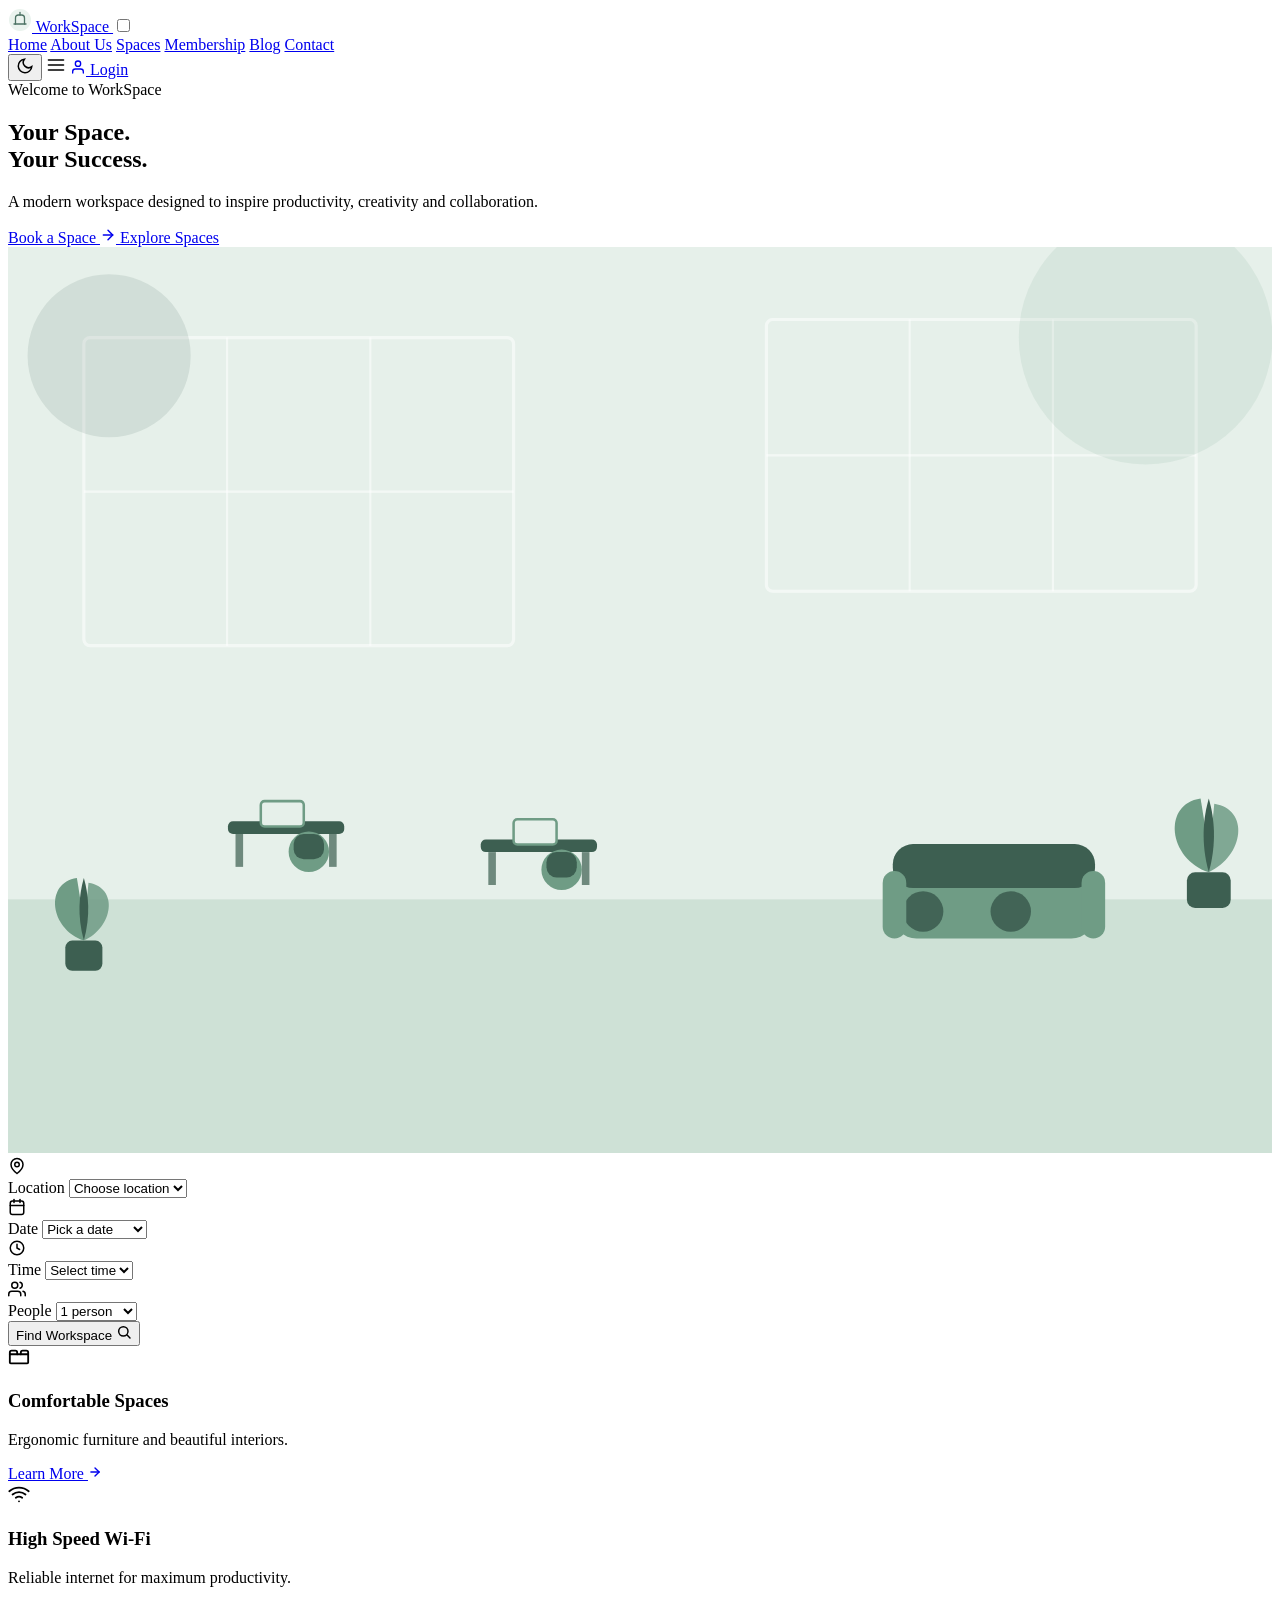
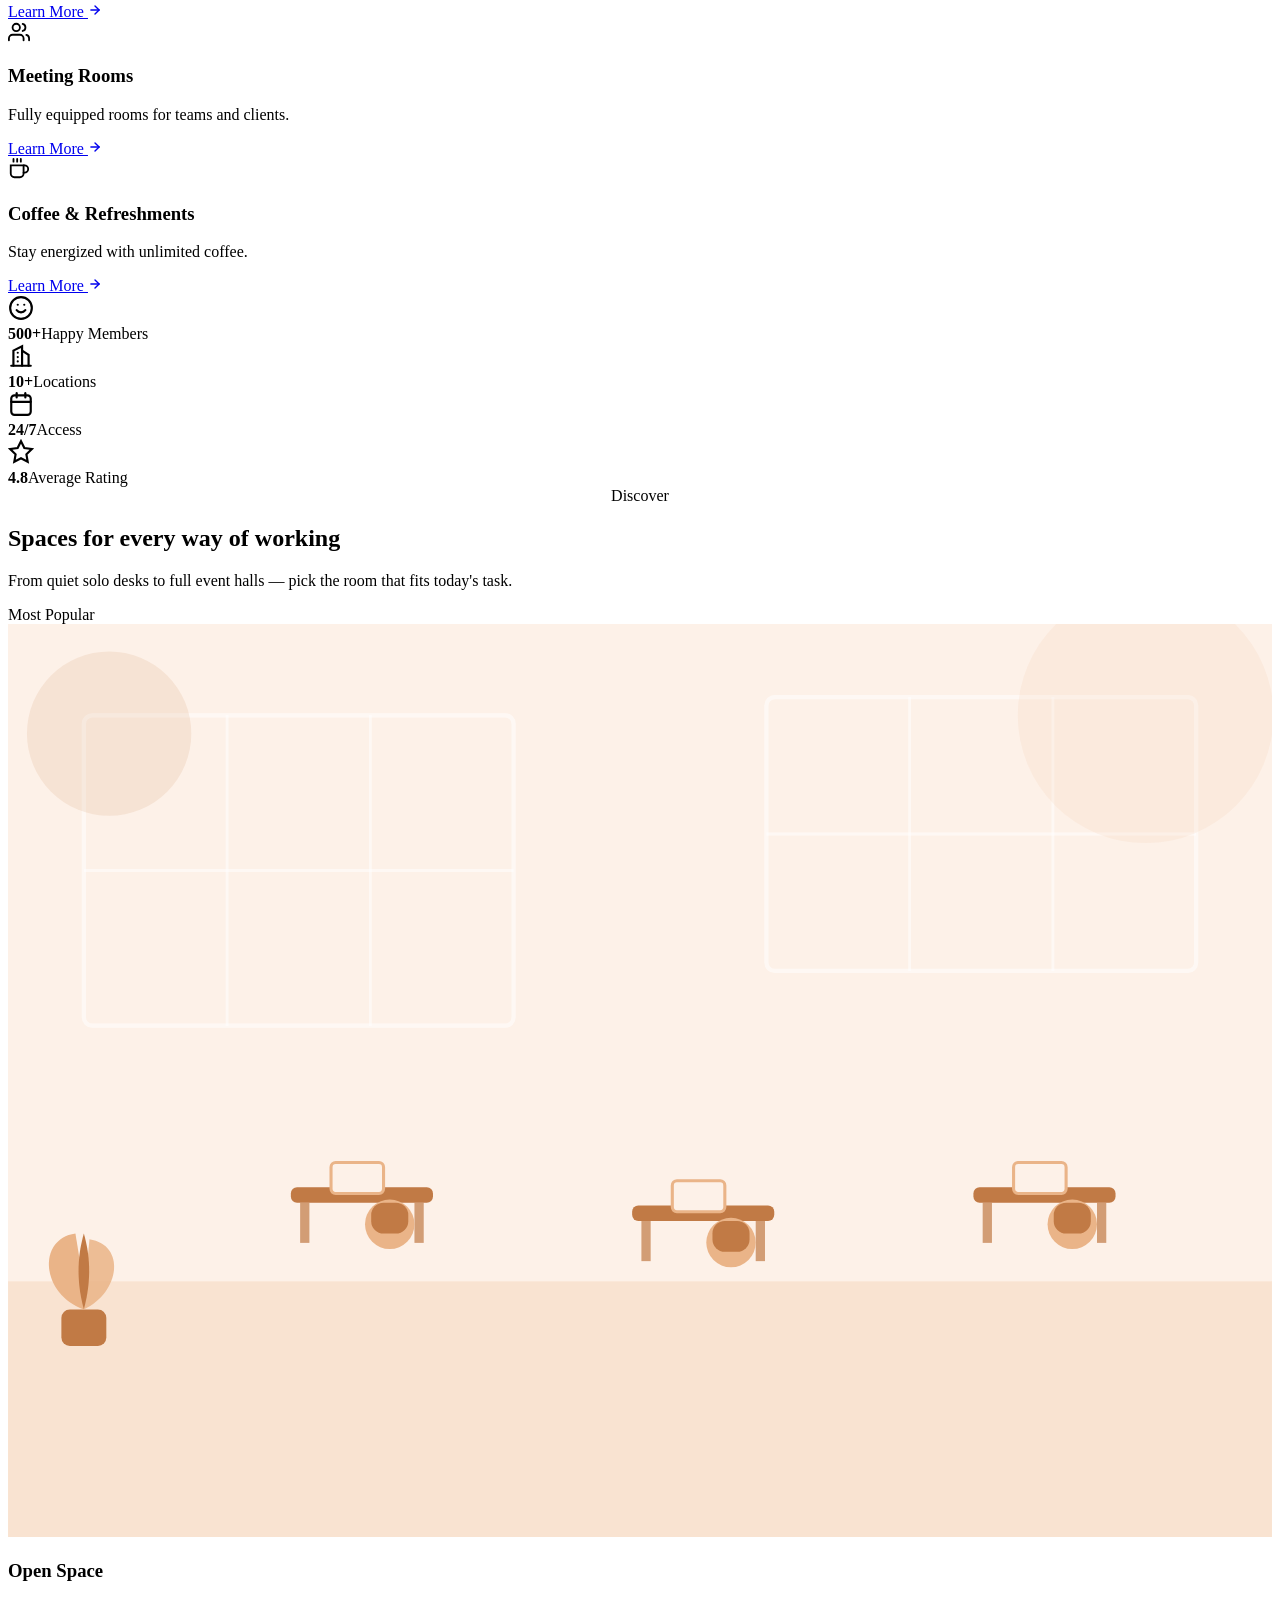
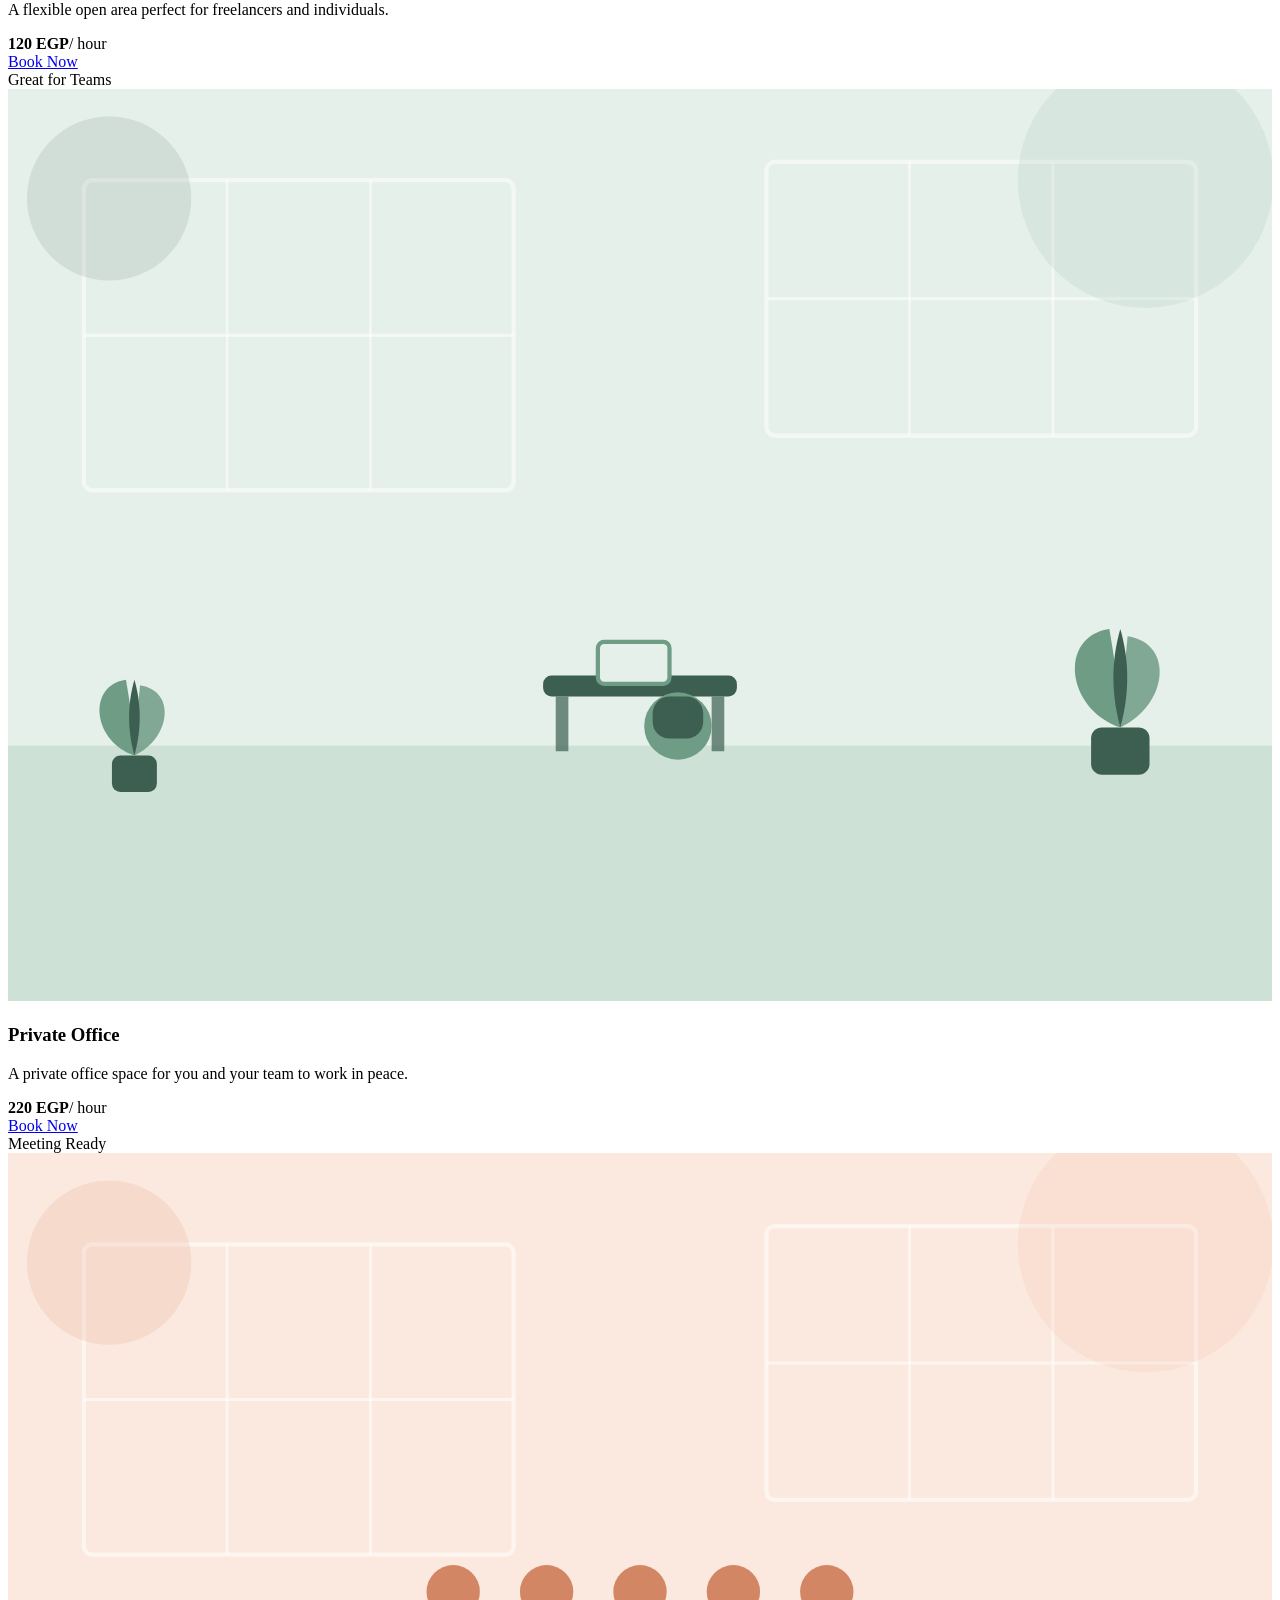
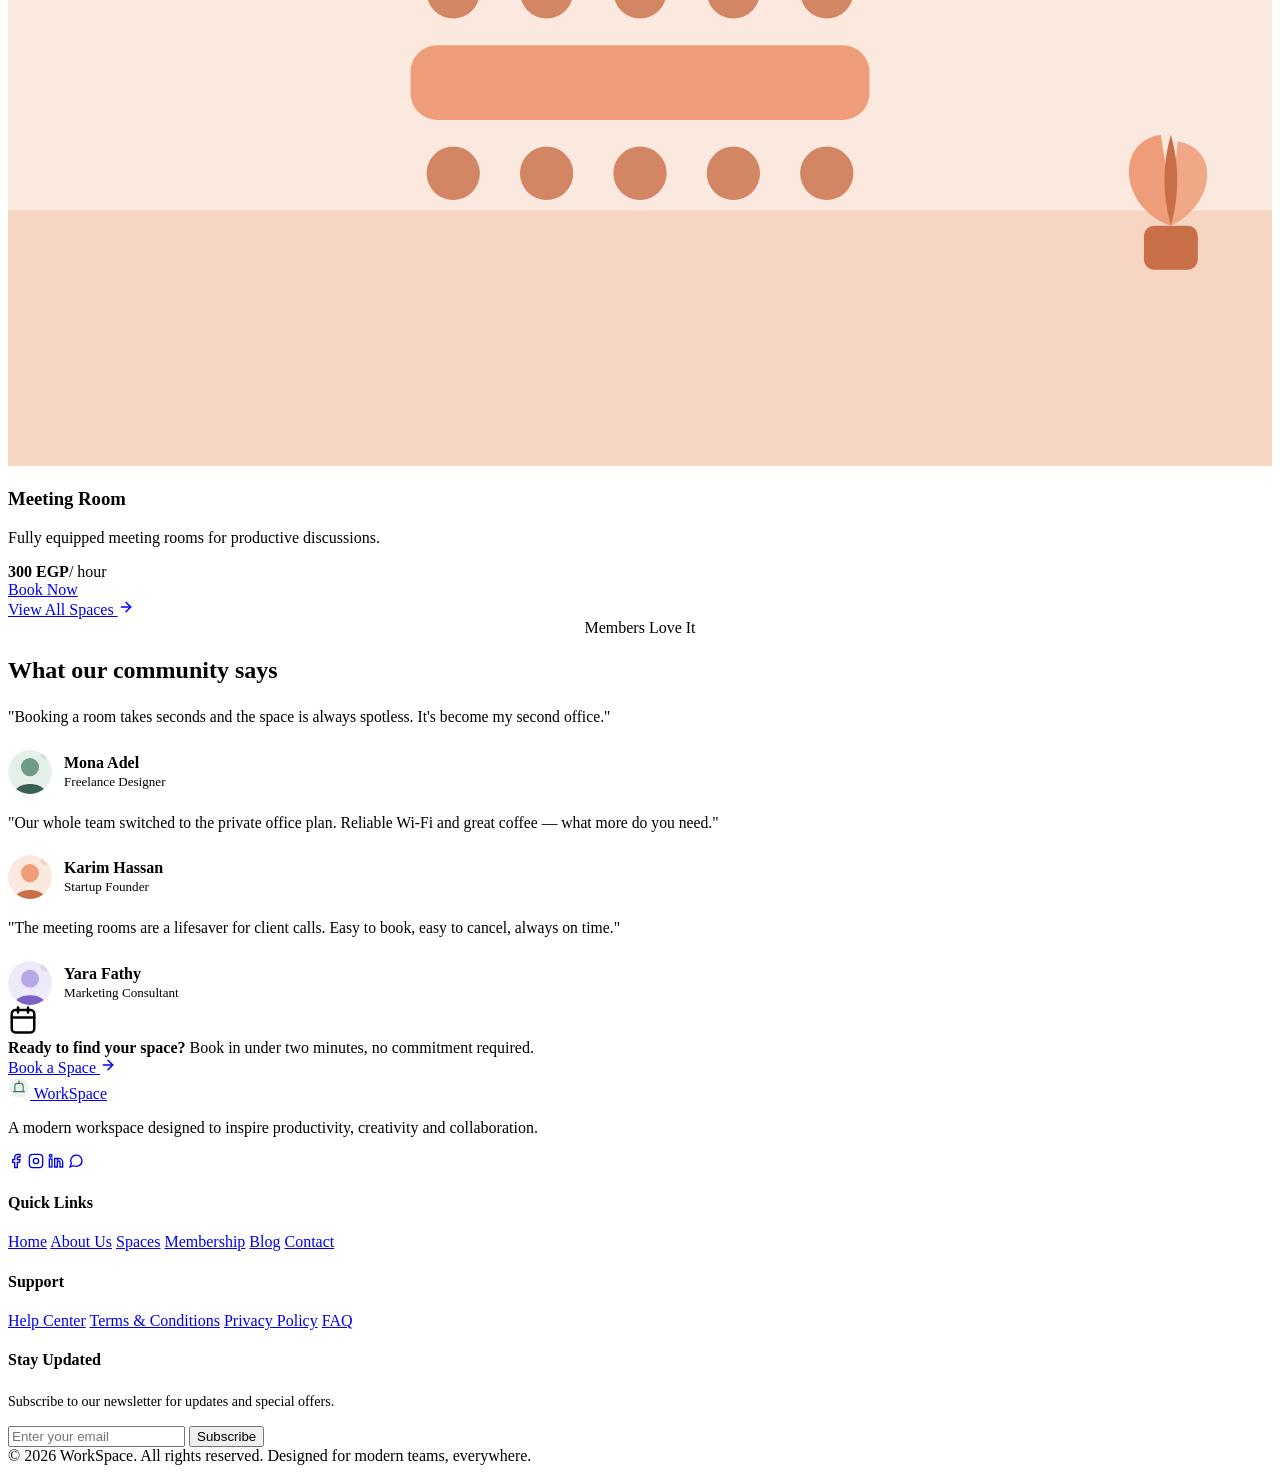
==== index.html @ dd04b014 "Add files via upload" ====
<!doctype html>
<html lang="en">
<head>
<meta charset="UTF-8">
<meta name="viewport" content="width=device-width, initial-scale=1.0">
<title>WorkSpace — Your Space. Your Success.</title>
<meta name="description" content="A modern coworking workspace designed to inspire productivity, creativity and collaboration.">
<link rel="icon" href="images/logo.svg">
<link rel="stylesheet" href="css/index.css">
</head>
<body>

<div class="page-frame">
<div class="canvas">

  <!-- ============================= HEADER ============================= -->
  <header class="site-header">
    <a href="index.html" class="brand">
      <span class="brand-mark"><img src="images/logo.svg" alt="" width="24" height="24"></span>
      WorkSpace
    </a>
    <input type="checkbox" id="nav-toggle-index" class="nav-toggle-checkbox">
    <nav class="main-nav" aria-label="Primary">
      <a href="index.html" class="active">Home</a>
      <a href="about.html">About Us</a>
      <a href="../../spaces/spaces.html">Spaces</a>
      <a href="membership.html">Membership</a>
      <a href="blog.html">Blog</a>
      <a href="../../contact/contact.html">Contact</a>
    </nav>
    <div class="header-actions">
      <button class="icon-btn theme-toggle" aria-label="Toggle dark mode">
        <svg width="18" height="18" viewBox="0 0 24 24" fill="none" stroke="currentColor" stroke-width="2" stroke-linecap="round"><path d="M21 12.8A9 9 0 1 1 11.2 3 7 7 0 0 0 21 12.8Z"/></svg>
      </button>
      <label for="nav-toggle-index" class="nav-toggle" aria-label="Open menu">
        <svg width="20" height="20" viewBox="0 0 24 24" fill="none" stroke="currentColor" stroke-width="2" stroke-linecap="round"><line x1="3" y1="6" x2="21" y2="6"/><line x1="3" y1="12" x2="21" y2="12"/><line x1="3" y1="18" x2="21" y2="18"/></svg>
      </label>
      <a href="contact.html" class="btn btn-primary">
        <svg width="16" height="16" viewBox="0 0 24 24" fill="none" stroke="currentColor" stroke-width="2" stroke-linecap="round"><path d="M20 21v-2a4 4 0 0 0-4-4H8a4 4 0 0 0-4 4v2"/><circle cx="12" cy="7" r="4"/></svg>
        Login
      </a>
    </div>
  </header>

  <!-- ============================= HERO ============================= -->
  <section class="hero">
    <div class="hero-grid">
      <div class="hero-copy">
        <span class="eyebrow">Welcome to WorkSpace</span>
        <h1>Your Space.<br>Your <span class="accent">Success.</span></h1>
        <p class="lead">A modern workspace designed to inspire productivity, creativity and collaboration.</p>
        <div class="hero-cta">
          <a href="booking.html" class="btn btn-primary btn-lg">
            Book a Space
            <svg width="16" height="16" viewBox="0 0 24 24" fill="none" stroke="currentColor" stroke-width="2.2" stroke-linecap="round"><line x1="5" y1="12" x2="19" y2="12"/><polyline points="12 5 19 12 12 19"/></svg>
          </a>
          <a href="spaces.html" class="btn btn-outline btn-lg">Explore Spaces</a>
        </div>
      </div>
      <div class="hero-media">
        <img src="images/hero-workspace.svg" alt="Bright, plant-filled coworking lounge with sage green sofas and private desks">
      </div>
    </div>

    <!-- Finder bar -->
    <form class="finder" aria-label="Find a workspace">
      <div class="finder-field">
        <span class="finder-icon sage">
          <svg width="18" height="18" viewBox="0 0 24 24" fill="none" stroke="currentColor" stroke-width="2" stroke-linecap="round"><path d="M20 10c0 6-8 12-8 12s-8-6-8-12a8 8 0 0 1 16 0Z"/><circle cx="12" cy="10" r="3"/></svg>
        </span>
        <div class="finder-text">
          <label for="f-location">Location</label>
          <select id="f-location" class="finder-select">
            <option>Choose location</option>
            <option>Downtown</option>
            <option>Mohandessin</option>
            <option>Nasr City</option>
            <option>Zamalek</option>
          </select>
        </div>
      </div>
      <div class="finder-field">
        <span class="finder-icon coral">
          <svg width="18" height="18" viewBox="0 0 24 24" fill="none" stroke="currentColor" stroke-width="2" stroke-linecap="round"><rect x="3" y="4" width="18" height="18" rx="3"/><line x1="16" y1="2" x2="16" y2="6"/><line x1="8" y1="2" x2="8" y2="6"/><line x1="3" y1="10" x2="21" y2="10"/></svg>
        </span>
        <div class="finder-text">
          <label for="f-date">Date</label>
          <select id="f-date" class="finder-select">
            <option>Pick a date</option>
            <option>Today</option>
            <option>Tomorrow</option>
            <option>This weekend</option>
          </select>
        </div>
      </div>
      <div class="finder-field">
        <span class="finder-icon sage">
          <svg width="18" height="18" viewBox="0 0 24 24" fill="none" stroke="currentColor" stroke-width="2" stroke-linecap="round"><circle cx="12" cy="12" r="9"/><polyline points="12 7 12 12 15.5 14"/></svg>
        </span>
        <div class="finder-text">
          <label for="f-time">Time</label>
          <select id="f-time" class="finder-select">
            <option>Select time</option>
            <option>9:00 AM</option>
            <option>12:00 PM</option>
            <option>3:00 PM</option>
          </select>
        </div>
      </div>
      <div class="finder-field">
        <span class="finder-icon purple">
          <svg width="18" height="18" viewBox="0 0 24 24" fill="none" stroke="currentColor" stroke-width="2" stroke-linecap="round"><path d="M17 21v-2a4 4 0 0 0-4-4H5a4 4 0 0 0-4 4v2"/><circle cx="9" cy="7" r="4"/><path d="M23 21v-2a4 4 0 0 0-3-3.87"/><path d="M16 3.13a4 4 0 0 1 0 7.75"/></svg>
        </span>
        <div class="finder-text">
          <label for="f-people">People</label>
          <select id="f-people" class="finder-select">
            <option>1 person</option>
            <option>2 people</option>
            <option>4 people</option>
            <option>8+ people</option>
          </select>
        </div>
      </div>
      <button type="button" class="btn btn-primary finder-btn">
        Find Workspace
        <svg width="16" height="16" viewBox="0 0 24 24" fill="none" stroke="currentColor" stroke-width="2.2" stroke-linecap="round"><circle cx="11" cy="11" r="7"/><line x1="21" y1="21" x2="16.65" y2="16.65"/></svg>
      </button>
    </form>
  </section>

  <!-- ============================= FEATURES ============================= -->
  <section class="features">
    <div class="feature-card c-sage">
      <span class="feature-icon"><svg width="22" height="22" viewBox="0 0 24 24" fill="none" stroke="currentColor" stroke-width="2" stroke-linecap="round"><path d="M2 9v9a1 1 0 0 0 1 1h18a1 1 0 0 0 1-1V9"/><path d="M2 9V7a2 2 0 0 1 2-2h4a2 2 0 0 1 2 2v2M14 9V7a2 2 0 0 1 2-2h4a2 2 0 0 1 2 2v2"/><path d="M2 9h20"/></svg></span>
      <h3>Comfortable Spaces</h3>
      <p>Ergonomic furniture and beautiful interiors.</p>
      <a href="spaces.html" class="feature-link">Learn More
        <svg width="14" height="14" viewBox="0 0 24 24" fill="none" stroke="currentColor" stroke-width="2.4" stroke-linecap="round"><line x1="5" y1="12" x2="19" y2="12"/><polyline points="12 5 19 12 12 19"/></svg>
      </a>
    </div>

    <div class="feature-card c-coral">
      <span class="feature-icon"><svg width="22" height="22" viewBox="0 0 24 24" fill="none" stroke="currentColor" stroke-width="2" stroke-linecap="round"><path d="M5 12.55a11 11 0 0 1 14.08 0"/><path d="M1.42 9a16 16 0 0 1 21.16 0"/><path d="M8.53 16.11a6 6 0 0 1 6.95 0"/><line x1="12" y1="20" x2="12.01" y2="20"/></svg></span>
      <h3>High Speed Wi-Fi</h3>
      <p>Reliable internet for maximum productivity.</p>
      <a href="spaces.html" class="feature-link">Learn More
        <svg width="14" height="14" viewBox="0 0 24 24" fill="none" stroke="currentColor" stroke-width="2.4" stroke-linecap="round"><line x1="5" y1="12" x2="19" y2="12"/><polyline points="12 5 19 12 12 19"/></svg>
      </a>
    </div>

    <div class="feature-card c-mint">
      <span class="feature-icon"><svg width="22" height="22" viewBox="0 0 24 24" fill="none" stroke="currentColor" stroke-width="2" stroke-linecap="round"><path d="M17 21v-2a4 4 0 0 0-4-4H5a4 4 0 0 0-4 4v2"/><circle cx="9" cy="7" r="4"/><path d="M23 21v-2a4 4 0 0 0-3-3.87"/><path d="M16 3.13a4 4 0 0 1 0 7.75"/></svg></span>
      <h3>Meeting Rooms</h3>
      <p>Fully equipped rooms for teams and clients.</p>
      <a href="spaces.html" class="feature-link">Learn More
        <svg width="14" height="14" viewBox="0 0 24 24" fill="none" stroke="currentColor" stroke-width="2.4" stroke-linecap="round"><line x1="5" y1="12" x2="19" y2="12"/><polyline points="12 5 19 12 12 19"/></svg>
      </a>
    </div>

    <div class="feature-card c-purple">
      <span class="feature-icon"><svg width="22" height="22" viewBox="0 0 24 24" fill="none" stroke="currentColor" stroke-width="2" stroke-linecap="round"><path d="M17 8h1a4 4 0 1 1 0 8h-1"/><path d="M3 8h14v9a4 4 0 0 1-4 4H7a4 4 0 0 1-4-4V8Z"/><line x1="6" y1="1" x2="6" y2="4"/><line x1="10" y1="1" x2="10" y2="4"/><line x1="14" y1="1" x2="14" y2="4"/></svg></span>
      <h3>Coffee &amp; Refreshments</h3>
      <p>Stay energized with unlimited coffee.</p>
      <a href="spaces.html" class="feature-link">Learn More
        <svg width="14" height="14" viewBox="0 0 24 24" fill="none" stroke="currentColor" stroke-width="2.4" stroke-linecap="round"><line x1="5" y1="12" x2="19" y2="12"/><polyline points="12 5 19 12 12 19"/></svg>
      </a>
    </div>
  </section>

  <!-- ============================= STATS ============================= -->
  <div class="stats">
    <div class="stat">
      <span class="stat-icon"><svg width="26" height="26" viewBox="0 0 24 24" fill="none" stroke="currentColor" stroke-width="2" stroke-linecap="round"><circle cx="12" cy="12" r="10"/><path d="M8 14s1.5 2 4 2 4-2 4-2"/><line x1="9" y1="9" x2="9.01" y2="9"/><line x1="15" y1="9" x2="15.01" y2="9"/></svg></span>
      <div><b>500+</b><span>Happy Members</span></div>
    </div>
    <div class="stat">
      <span class="stat-icon"><svg width="26" height="26" viewBox="0 0 24 24" fill="none" stroke="currentColor" stroke-width="2" stroke-linecap="round"><path d="M3 21h18"/><path d="M5 21V7l8-4v18"/><path d="M19 21V11l-6-4"/><line x1="9" y1="9" x2="9.01" y2="9"/><line x1="9" y1="13" x2="9.01" y2="13"/><line x1="9" y1="17" x2="9.01" y2="17"/></svg></span>
      <div><b>10+</b><span>Locations</span></div>
    </div>
    <div class="stat">
      <span class="stat-icon"><svg width="26" height="26" viewBox="0 0 24 24" fill="none" stroke="currentColor" stroke-width="2" stroke-linecap="round"><rect x="3" y="4" width="18" height="18" rx="3"/><line x1="16" y1="2" x2="16" y2="6"/><line x1="8" y1="2" x2="8" y2="6"/><line x1="3" y1="10" x2="21" y2="10"/></svg></span>
      <div><b>24/7</b><span>Access</span></div>
    </div>
    <div class="stat">
      <span class="stat-icon"><svg width="26" height="26" viewBox="0 0 24 24" fill="none" stroke="currentColor" stroke-width="2" stroke-linecap="round"><polygon points="12 2 15.09 8.26 22 9.27 17 14.14 18.18 21.02 12 17.77 5.82 21.02 7 14.14 2 9.27 8.91 8.26 12 2"/></svg></span>
      <div><b>4.8</b><span>Average Rating</span></div>
    </div>
  </div>

  <!-- ===================== FEATURED SPACES PREVIEW ===================== -->
  <section class="section section-alt">
    <div class="section-head">
      <span class="eyebrow" style="justify-content:center;display:flex;">Discover</span>
      <h2>Spaces for every way of working</h2>
      <p>From quiet solo desks to full event halls — pick the room that fits today's task.</p>
    </div>
    <div class="space-grid" style="padding:0 0;">
      <div class="space-card">
        <div class="space-thumb">
          <span class="badge">Most Popular</span>
          <img src="images/room-open.svg" alt="Open desk area with shared tables">
        </div>
        <div class="space-body">
          <h3>Open Space</h3>
          <p>A flexible open area perfect for freelancers and individuals.</p>
          <div class="space-foot">
            <div class="space-price"><b>120 EGP</b><span>/ hour</span></div>
            <a href="booking.html" class="btn btn-outline">Book Now</a>
          </div>
        </div>
      </div>
      <div class="space-card">
        <div class="space-thumb">
          <span class="badge">Great for Teams</span>
          <img src="images/room-private.svg" alt="Private office with desk for a small team">
        </div>
        <div class="space-body">
          <h3>Private Office</h3>
          <p>A private office space for you and your team to work in peace.</p>
          <div class="space-foot">
            <div class="space-price"><b>220 EGP</b><span>/ hour</span></div>
            <a href="booking.html" class="btn btn-outline">Book Now</a>
          </div>
        </div>
      </div>
      <div class="space-card">
        <div class="space-thumb">
          <span class="badge">Meeting Ready</span>
          <img src="images/room-meeting.svg" alt="Meeting room with a long table and chairs">
        </div>
        <div class="space-body">
          <h3>Meeting Room</h3>
          <p>Fully equipped meeting rooms for productive discussions.</p>
          <div class="space-foot">
            <div class="space-price"><b>300 EGP</b><span>/ hour</span></div>
            <a href="booking.html" class="btn btn-outline">Book Now</a>
          </div>
        </div>
      </div>
    </div>
    <div class="load-more-wrap">
      <a href="spaces.html" class="btn btn-primary">View All Spaces
        <svg width="16" height="16" viewBox="0 0 24 24" fill="none" stroke="currentColor" stroke-width="2.2" stroke-linecap="round"><line x1="5" y1="12" x2="19" y2="12"/><polyline points="12 5 19 12 12 19"/></svg>
      </a>
    </div>
  </section>

  <!-- ============================= TESTIMONIALS ============================= -->
  <section class="section">
    <div class="section-head">
      <span class="eyebrow" style="justify-content:center;display:flex;">Members Love It</span>
      <h2>What our community says</h2>
    </div>
    <div class="value-grid" style="padding:0;">
      <div class="value-card">
        <p style="font-size:.98rem;color:var(--ink-700);line-height:1.65;">"Booking a room takes seconds and the space is always spotless. It's become my second office."</p>
        <div style="display:flex;align-items:center;gap:12px;margin-top:20px;">
          <img src="images/team-1.svg" alt="" style="width:44px;height:44px;border-radius:50%;object-fit:cover;">
          <div><b style="font-weight:700;display:block;">Mona Adel</b><span style="font-size:.82rem;color:var(--ink-500);">Freelance Designer</span></div>
        </div>
      </div>
      <div class="value-card">
        <p style="font-size:.98rem;color:var(--ink-700);line-height:1.65;">"Our whole team switched to the private office plan. Reliable Wi-Fi and great coffee — what more do you need."</p>
        <div style="display:flex;align-items:center;gap:12px;margin-top:20px;">
          <img src="images/team-2.svg" alt="" style="width:44px;height:44px;border-radius:50%;object-fit:cover;">
          <div><b style="font-weight:700;display:block;">Karim Hassan</b><span style="font-size:.82rem;color:var(--ink-500);">Startup Founder</span></div>
        </div>
      </div>
      <div class="value-card">
        <p style="font-size:.98rem;color:var(--ink-700);line-height:1.65;">"The meeting rooms are a lifesaver for client calls. Easy to book, easy to cancel, always on time."</p>
        <div style="display:flex;align-items:center;gap:12px;margin-top:20px;">
          <img src="images/team-3.svg" alt="" style="width:44px;height:44px;border-radius:50%;object-fit:cover;">
          <div><b style="font-weight:700;display:block;">Yara Fathy</b><span style="font-size:.82rem;color:var(--ink-500);">Marketing Consultant</span></div>
        </div>
      </div>
    </div>
  </section>

  <!-- ============================= CTA ============================= -->
  <div class="cta-banner">
    <div class="cta-banner-left">
      <span class="ti-icon"><svg width="30" height="30" viewBox="0 0 24 24" fill="none" stroke="currentColor" stroke-width="2" stroke-linecap="round"><rect x="3" y="4" width="18" height="18" rx="3"/><line x1="16" y1="2" x2="16" y2="6"/><line x1="8" y1="2" x2="8" y2="6"/><line x1="3" y1="10" x2="21" y2="10"/></svg></span>
      <div>
        <b>Ready to find your space?</b>
        <span>Book in under two minutes, no commitment required.</span>
      </div>
    </div>
    <a href="booking.html" class="btn btn-primary">Book a Space
      <svg width="16" height="16" viewBox="0 0 24 24" fill="none" stroke="currentColor" stroke-width="2.2" stroke-linecap="round"><line x1="5" y1="12" x2="19" y2="12"/><polyline points="12 5 19 12 12 19"/></svg>
    </a>
  </div>

  <!-- ============================= FOOTER ============================= -->
  <footer class="site-footer">
    <div class="footer-grid">
      <div class="footer-brand">
        <a href="index.html" class="brand">
          <span class="brand-mark"><img src="images/logo.svg" alt="" width="22" height="22"></span>
          WorkSpace
        </a>
        <p>A modern workspace designed to inspire productivity, creativity and collaboration.</p>
        <div class="social-row">
          <a href="#" aria-label="Facebook"><svg width="16" height="16" viewBox="0 0 24 24" fill="none" stroke="currentColor" stroke-width="2"><path d="M18 2h-3a5 5 0 0 0-5 5v3H7v4h3v8h4v-8h3l1-4h-4V7a1 1 0 0 1 1-1h3z"/></svg></a>
          <a href="#" aria-label="Instagram"><svg width="16" height="16" viewBox="0 0 24 24" fill="none" stroke="currentColor" stroke-width="2"><rect x="2" y="2" width="20" height="20" rx="5"/><circle cx="12" cy="12" r="4"/><line x1="17.5" y1="6.5" x2="17.5" y2="6.5"/></svg></a>
          <a href="#" aria-label="LinkedIn"><svg width="16" height="16" viewBox="0 0 24 24" fill="none" stroke="currentColor" stroke-width="2"><path d="M16 8a6 6 0 0 1 6 6v7h-4v-7a2 2 0 0 0-4 0v7h-4V8h4v1.5A5 5 0 0 1 16 8Z"/><rect x="2" y="9" width="4" height="12"/><circle cx="4" cy="4" r="2"/></svg></a>
          <a href="#" aria-label="WhatsApp"><svg width="16" height="16" viewBox="0 0 24 24" fill="none" stroke="currentColor" stroke-width="2"><path d="M21 11.5a8.5 8.5 0 0 1-12.4 7.6L3 21l2-5.4A8.5 8.5 0 1 1 21 11.5Z"/></svg></a>
        </div>
      </div>
      <div class="footer-col">
        <h4>Quick Links</h4>
        <a href="index.html">Home</a>
        <a href="about.html">About Us</a>
        <a href="spaces.html">Spaces</a>
        <a href="membership.html">Membership</a>
        <a href="blog.html">Blog</a>
        <a href="contact.html">Contact</a>
      </div>
      <div class="footer-col">
        <h4>Support</h4>
        <a href="#">Help Center</a>
        <a href="#">Terms &amp; Conditions</a>
        <a href="#">Privacy Policy</a>
        <a href="#">FAQ</a>
      </div>
      <div class="footer-col">
        <h4>Stay Updated</h4>
        <p style="color:var(--ink-500);font-size:.88rem;line-height:1.5;">Subscribe to our newsletter for updates and special offers.</p>
        <form class="newsletter-form">
          <input type="email" placeholder="Enter your email" required aria-label="Email address">
          <button type="button" class="btn btn-primary">Subscribe</button>
        </form>
      </div>
    </div>
    <div class="footer-bottom">
      <span>© <span>2026</span> WorkSpace. All rights reserved.</span>
      <span>Designed for modern teams, everywhere.</span>
    </div>
  </footer>

</div>
</div>

</body>
</html>
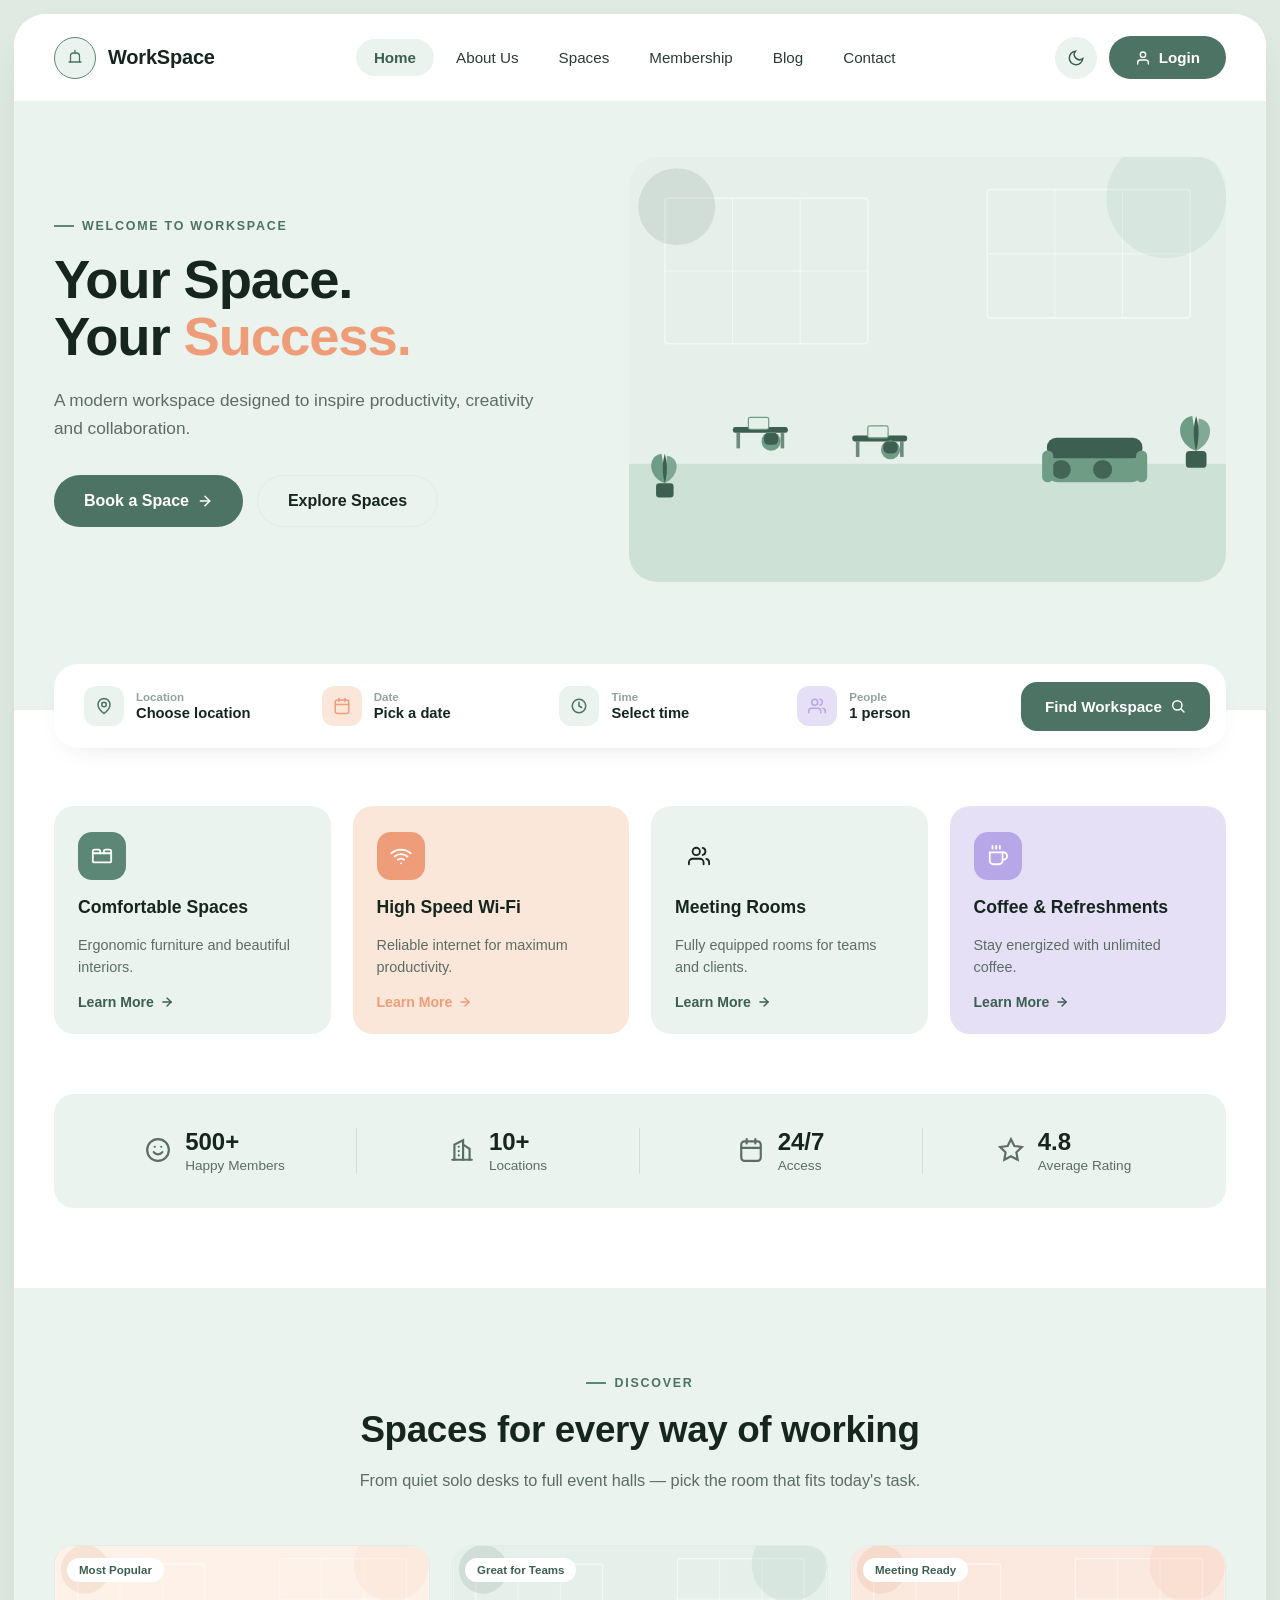
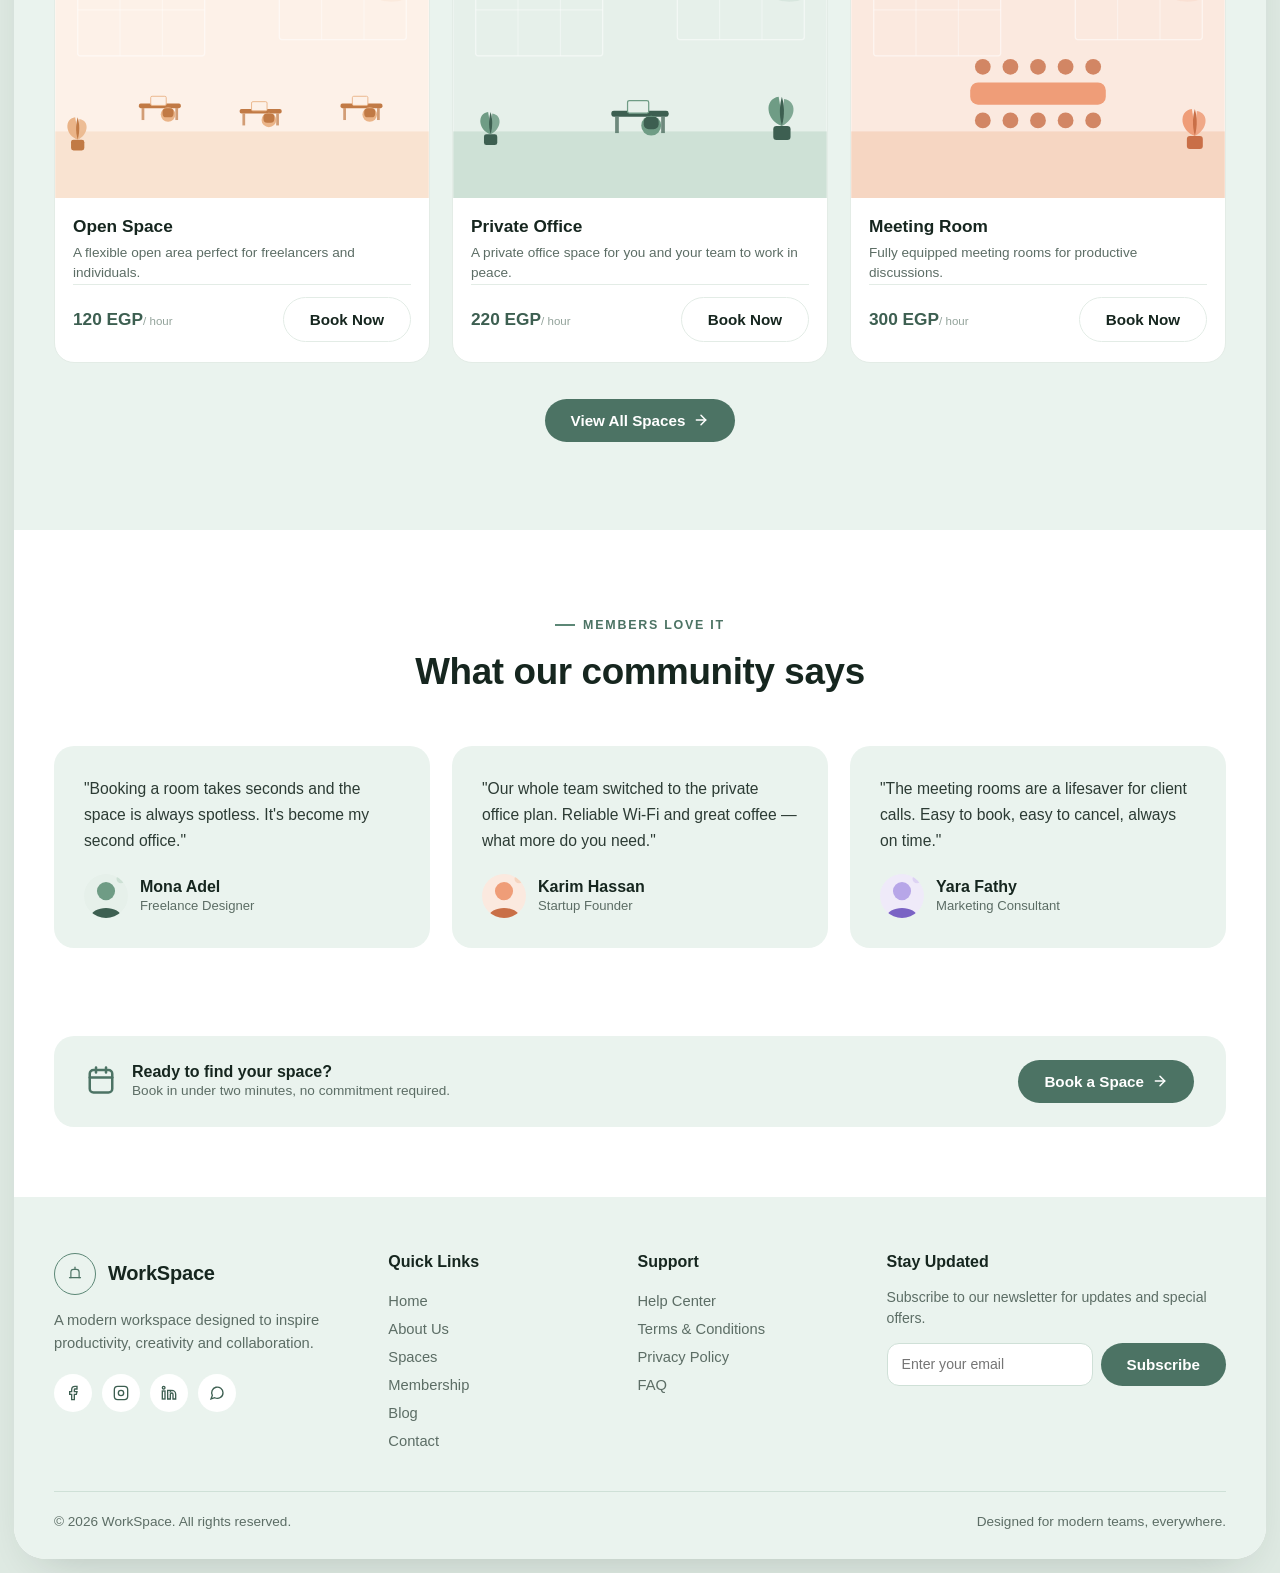
==== commit 7bb74ba4: "Update index.html" ====
--- a/index.html
+++ b/index.html
@@ -6,7 +6,7 @@
 <title>WorkSpace — Your Space. Your Success.</title>
 <meta name="description" content="A modern coworking workspace designed to inspire productivity, creativity and collaboration.">
 <link rel="icon" href="images/logo.svg">
-<link rel="stylesheet" href="css/index.css">
+<link rel="stylesheet" href="index.css">
 </head>
 <body>
 
@@ -23,10 +23,10 @@
     <nav class="main-nav" aria-label="Primary">
       <a href="index.html" class="active">Home</a>
       <a href="about.html">About Us</a>
-      <a href="../../spaces/spaces.html">Spaces</a>
+      <a href="spaces.html">Spaces</a>
       <a href="membership.html">Membership</a>
       <a href="blog.html">Blog</a>
-      <a href="../../contact/contact.html">Contact</a>
+      <a href="contact.html">Contact</a>
     </nav>
     <div class="header-actions">
       <button class="icon-btn theme-toggle" aria-label="Toggle dark mode">
--- a/index.css
+++ b/index.css
@@ -0,0 +1,945 @@
+/* ==========================================================================
+   WorkSpace — Design System
+   ========================================================================== */
+
+@import url('https://fonts.googleapis.com/css2?family=Plus+Jakarta+Sans:wght@400;500;600;700;800&family=Inter:wght@400;500;600;700&display=swap');
+
+:root{
+  /* Palette */
+  --mint-bg:      #dfeae3;
+  --page-bg:      #ffffff;
+  --sage-100:     #eaf3ee;
+  --sage-200:     #dcebe3;
+  --sage-500:     #5c8776;
+  --sage-600:     #4c7364;
+  --sage-700:     #3d5f51;
+  --coral-500:    #ef9d78;
+  --coral-100:    #fbe6da;
+  --purple-100:   #e6e0f6;
+  --purple-500:   #b7a6e8;
+  --ink-900:      #16261f;
+  --ink-700:      #2c3b34;
+  --ink-500:      #5c6d65;
+  --ink-300:      #93a39b;
+  --line:         #e3ece6;
+  --white:        #ffffff;
+  --radius-xl:    28px;
+  --radius-lg:    20px;
+  --radius-md:    14px;
+  --radius-sm:    10px;
+  --shadow-soft:  0 20px 50px -25px rgba(22,38,31,.25);
+  --shadow-card:  0 10px 30px -18px rgba(22,38,31,.18);
+  --font-display: 'Plus Jakarta Sans', sans-serif;
+  --font-body:    'Inter', sans-serif;
+}
+
+*,*::before,*::after{ box-sizing:border-box; }
+html{ scroll-behavior:smooth; }
+body{
+  margin:0;
+  font-family:var(--font-body);
+  background:var(--mint-bg);
+  color:var(--ink-900);
+  -webkit-font-smoothing:antialiased;
+}
+img{ max-width:100%; display:block; }
+a{ color:inherit; text-decoration:none; }
+button{ font-family:inherit; cursor:pointer; }
+input,select,textarea{ font-family:inherit; }
+ul{ margin:0; padding:0; list-style:none; }
+h1,h2,h3,h4{ font-family:var(--font-display); margin:0; color:var(--ink-900); }
+p{ margin:0; }
+
+:focus-visible{
+  outline:2px solid var(--sage-600);
+  outline-offset:3px;
+  border-radius:6px;
+}
+
+@media (prefers-reduced-motion: reduce){
+  *{ animation-duration:.001ms !important; animation-iteration-count:1 !important; transition-duration:.001ms !important; scroll-behavior:auto !important; }
+}
+
+/* ==========================================================================
+   Page frame — soft mint gutter with a floating white canvas
+   ========================================================================== */
+.page-frame{
+  max-width:1536px;
+  margin:0 auto;
+  padding:14px;
+}
+.canvas{
+  background:var(--page-bg);
+  border-radius:32px;
+  overflow:hidden;
+  box-shadow:var(--shadow-soft);
+}
+
+/* ==========================================================================
+   Header / Nav
+   ========================================================================== */
+.site-header{
+  position:relative;
+  display:flex;
+  align-items:center;
+  justify-content:space-between;
+  gap:24px;
+  padding:22px 40px;
+  background:var(--white);
+}
+.nav-toggle-checkbox{
+  position:absolute;
+  opacity:0;
+  width:0;
+  height:0;
+  pointer-events:none;
+}
+.brand{
+  display:flex;
+  align-items:center;
+  gap:12px;
+  font-family:var(--font-display);
+  font-weight:800;
+  font-size:1.25rem;
+  color:var(--ink-900);
+  letter-spacing:-.01em;
+}
+.brand-mark{
+  width:42px;
+  height:42px;
+  border-radius:50%;
+  border:1.5px solid var(--sage-500);
+  display:flex;
+  align-items:center;
+  justify-content:center;
+  color:var(--sage-600);
+  background:var(--sage-100);
+  flex:none;
+}
+.main-nav{
+  display:flex;
+  align-items:center;
+  gap:4px;
+  flex:1;
+  justify-content:center;
+}
+.main-nav a{
+  padding:10px 18px;
+  border-radius:22px;
+  font-weight:500;
+  font-size:.95rem;
+  color:var(--ink-700);
+  transition:background .18s ease, color .18s ease;
+  white-space:nowrap;
+}
+.main-nav a:hover{ background:var(--sage-100); color:var(--ink-900); }
+.main-nav a.active{ background:var(--sage-100); color:var(--sage-700); font-weight:600; }
+
+.header-actions{
+  display:flex;
+  align-items:center;
+  gap:12px;
+}
+.icon-btn{
+  width:42px;
+  height:42px;
+  border-radius:50%;
+  background:var(--sage-100);
+  border:none;
+  display:flex;
+  align-items:center;
+  justify-content:center;
+  color:var(--sage-700);
+  transition:background .18s ease, transform .18s ease;
+}
+.icon-btn:hover{ background:var(--sage-200); transform:translateY(-1px); }
+
+.btn{
+  display:inline-flex;
+  align-items:center;
+  justify-content:center;
+  gap:8px;
+  border:none;
+  border-radius:999px;
+  padding:13px 26px;
+  font-weight:600;
+  font-size:.95rem;
+  font-family:var(--font-body);
+  transition:transform .18s ease, box-shadow .18s ease, background .18s ease;
+  white-space:nowrap;
+}
+.btn svg{ flex:none; }
+.btn-primary{ background:var(--sage-600); color:#fff; }
+.btn-primary:hover{ background:var(--sage-700); transform:translateY(-2px); box-shadow:0 12px 24px -12px rgba(76,115,100,.55); }
+.btn-outline{ background:transparent; color:var(--ink-900); border:1.5px solid var(--line); }
+.btn-outline:hover{ border-color:var(--sage-500); color:var(--sage-700); background:var(--sage-100); }
+.btn-block{ width:100%; }
+.btn-lg{ padding:16px 30px; font-size:1rem; }
+
+.nav-toggle{
+  display:none;
+  width:42px; height:42px;
+  border:none; border-radius:12px;
+  background:var(--sage-100);
+  align-items:center; justify-content:center;
+  color:var(--ink-900);
+  cursor:pointer;
+}
+
+/* ==========================================================================
+   Hero
+   ========================================================================== */
+.hero{
+  background:var(--sage-100);
+  padding:56px 40px 0;
+}
+.hero-grid{
+  display:grid;
+  grid-template-columns:1fr 1.15fr;
+  gap:56px;
+  align-items:center;
+}
+.eyebrow{
+  display:inline-flex;
+  align-items:center;
+  gap:8px;
+  font-size:.78rem;
+  font-weight:700;
+  letter-spacing:.14em;
+  text-transform:uppercase;
+  color:var(--sage-600);
+  margin-bottom:18px;
+}
+.eyebrow::before{
+  content:'';
+  width:20px; height:2px;
+  background:var(--sage-500);
+  display:inline-block;
+}
+.hero h1{
+  font-size:3.4rem;
+  line-height:1.06;
+  font-weight:800;
+  letter-spacing:-.02em;
+  color:var(--ink-900);
+}
+.hero h1 .accent{ color:var(--coral-500); }
+.hero p.lead{
+  margin-top:20px;
+  font-size:1.08rem;
+  line-height:1.65;
+  color:var(--ink-500);
+  max-width:480px;
+}
+.hero-cta{ display:flex; gap:14px; margin-top:32px; flex-wrap:wrap; }
+.hero-media{
+  position:relative;
+  border-radius:var(--radius-xl);
+  overflow:hidden;
+  aspect-ratio:16/11.4;
+}
+.hero-media img{ width:100%; height:100%; object-fit:cover; }
+
+/* Search / finder bar */
+.finder{
+  margin-top:44px;
+  background:var(--white);
+  border-radius:24px;
+  box-shadow:var(--shadow-card);
+  padding:14px 16px;
+  display:grid;
+  grid-template-columns:repeat(4,1fr) auto;
+  gap:8px;
+  align-items:center;
+  position:relative;
+  transform:translateY(38px);
+  z-index:5;
+}
+.finder-field{
+  display:flex;
+  align-items:center;
+  gap:12px;
+  padding:8px 14px;
+  border-radius:16px;
+}
+.finder-field:hover{ background:var(--sage-100); }
+.finder-icon{
+  width:40px; height:40px;
+  border-radius:12px;
+  display:flex; align-items:center; justify-content:center;
+  flex:none;
+}
+.finder-icon.sage{ background:var(--sage-100); color:var(--sage-600); }
+.finder-icon.coral{ background:var(--coral-100); color:var(--coral-500); }
+.finder-icon.purple{ background:var(--purple-100); color:var(--purple-500); }
+.finder-text{ display:flex; flex-direction:column; gap:2px; min-width:0; }
+.finder-text label{ font-size:.72rem; color:var(--ink-300); font-weight:600; }
+.finder-select{
+  border:none; background:transparent; padding:0;
+  font-size:.92rem; font-weight:600; color:var(--ink-900);
+  appearance:none; -webkit-appearance:none;
+  width:100%;
+}
+.finder-btn{
+  border-radius:16px !important;
+  padding:16px 24px !important;
+}
+
+/* ==========================================================================
+   Feature cards (home)
+   ========================================================================== */
+.features{
+  padding:96px 40px 60px;
+  display:grid;
+  grid-template-columns:repeat(4,1fr);
+  gap:22px;
+}
+.feature-card{
+  border-radius:var(--radius-lg);
+  padding:26px 24px 24px;
+  display:flex;
+  flex-direction:column;
+  gap:16px;
+  min-height:220px;
+  position:relative;
+  overflow:hidden;
+  transition:transform .2s ease;
+}
+.feature-card:hover{ transform:translateY(-4px); }
+.feature-card.c-sage{ background:var(--sage-100); }
+.feature-card.c-coral{ background:var(--coral-100); }
+.feature-card.c-mint{ background:var(--sage-100); }
+.feature-card.c-purple{ background:var(--purple-100); }
+.feature-icon{
+  width:48px; height:48px;
+  border-radius:14px;
+  display:flex; align-items:center; justify-content:center;
+}
+.feature-card.c-sage .feature-icon{ background:var(--sage-500); color:#fff; }
+.feature-card.c-coral .feature-icon{ background:var(--coral-500); color:#fff; }
+.feature-card.c-purple .feature-icon{ background:var(--purple-500); color:#fff; }
+.feature-card h3{ font-size:1.1rem; font-weight:700; line-height:1.3; }
+.feature-card p{ color:var(--ink-500); font-size:.9rem; line-height:1.5; flex:1; }
+.feature-link{
+  display:inline-flex; align-items:center; gap:6px;
+  font-weight:600; font-size:.88rem; color:var(--sage-700);
+  margin-top:auto;
+}
+.feature-card.c-coral .feature-link{ color:var(--coral-500); }
+.feature-visual{
+  position:absolute; right:-6px; bottom:-6px;
+  width:92px; opacity:.95;
+}
+
+/* ==========================================================================
+   Stats strip
+   ========================================================================== */
+.stats{
+  margin:0 40px 80px;
+  background:var(--sage-100);
+  border-radius:var(--radius-lg);
+  padding:34px 20px;
+  display:grid;
+  grid-template-columns:repeat(4,1fr);
+}
+.stat{
+  display:flex; align-items:center; gap:14px;
+  justify-content:center;
+  padding:0 12px;
+  border-right:1px solid #cfe0d7;
+}
+.stat:last-child{ border-right:none; }
+.stat-icon{ color:var(--sage-600); flex:none; }
+.stat b{ display:block; font-family:var(--font-display); font-size:1.5rem; font-weight:800; color:var(--ink-900); }
+.stat span{ font-size:.85rem; color:var(--ink-500); }
+
+/* ==========================================================================
+   Generic section utilities
+   ========================================================================== */
+.section{ padding:88px 40px; }
+.section-tight{ padding:64px 40px; }
+.section-head{
+  text-align:center;
+  max-width:640px;
+  margin:0 auto 52px;
+}
+.section-head h2{ font-size:2.3rem; font-weight:800; letter-spacing:-.01em; line-height:1.2; }
+.section-head p{ margin-top:14px; color:var(--ink-500); font-size:1.02rem; line-height:1.6; }
+.section-alt{ background:var(--sage-100); }
+
+/* ==========================================================================
+   Page hero (interior pages)
+   ========================================================================== */
+.page-hero{
+  background:var(--sage-100);
+  padding:48px 40px;
+  display:grid;
+  grid-template-columns:1.1fr .9fr;
+  gap:40px;
+  align-items:center;
+}
+.page-hero.no-media{ grid-template-columns:1fr; text-align:left; }
+.page-hero h1{ font-size:2.6rem; font-weight:800; letter-spacing:-.01em; }
+.page-hero p{ margin-top:14px; color:var(--ink-500); font-size:1.02rem; max-width:520px; line-height:1.6; }
+.page-hero-media{
+  border-radius:var(--radius-lg);
+  overflow:hidden;
+  aspect-ratio:16/9;
+}
+.page-hero-media img{ width:100%; height:100%; object-fit:cover; }
+.dot-grid{
+  position:absolute;
+  width:150px; height:150px;
+  background-image:radial-gradient(circle, #c7d9cd 1.6px, transparent 1.6px);
+  background-size:14px 14px;
+  opacity:.7;
+}
+
+/* ==========================================================================
+   Footer
+   ========================================================================== */
+.site-footer{
+  background:var(--sage-100);
+  padding:56px 40px 30px;
+}
+.footer-grid{
+  display:grid;
+  grid-template-columns:1.4fr 1fr 1fr 1.2fr;
+  gap:36px;
+  padding-bottom:36px;
+}
+.footer-brand p{ margin-top:14px; color:var(--ink-500); font-size:.92rem; line-height:1.6; max-width:280px; }
+.footer-col h4{ font-size:1rem; font-weight:700; margin-bottom:16px; }
+.footer-col a{
+  display:block;
+  color:var(--ink-500);
+  font-size:.92rem;
+  padding:6px 0;
+  transition:color .15s ease;
+}
+.footer-col a:hover{ color:var(--sage-700); }
+.social-row{ display:flex; gap:10px; margin-top:18px; }
+.social-row a{
+  width:38px; height:38px;
+  border-radius:50%;
+  background:var(--white);
+  display:flex; align-items:center; justify-content:center;
+  color:var(--sage-700);
+}
+.social-row a:hover{ background:var(--sage-500); color:#fff; }
+.newsletter-form{ display:flex; gap:8px; margin-top:14px; }
+.newsletter-form input{
+  flex:1;
+  border:1px solid #cfe0d7;
+  border-radius:12px;
+  padding:12px 14px;
+  font-size:.88rem;
+  background:var(--white);
+}
+.footer-bottom{
+  border-top:1px solid #cfe0d7;
+  padding-top:22px;
+  display:flex;
+  justify-content:space-between;
+  align-items:center;
+  font-size:.85rem;
+  color:var(--ink-500);
+  flex-wrap:wrap;
+  gap:10px;
+}
+
+/* ==========================================================================
+   Contact page
+   ========================================================================== */
+.contact-wrap{
+  padding:52px 40px 0;
+  display:grid;
+  grid-template-columns:1fr 1fr;
+  gap:40px;
+  align-items:start;
+}
+.contact-info h1{ font-size:2.6rem; font-weight:800; }
+.contact-info h1 .accent{ color:var(--coral-500); }
+.contact-info > p{ margin-top:14px; color:var(--ink-500); font-size:1.02rem; max-width:420px; line-height:1.6; }
+.contact-media{
+  position:relative;
+  margin-top:36px;
+  border-radius:var(--radius-lg);
+  background:var(--sage-100);
+  min-height:280px;
+  overflow:hidden;
+}
+.contact-media img{ width:100%; height:100%; object-fit:cover; position:absolute; inset:0; }
+.contact-list{ margin-top:32px; display:flex; flex-direction:column; gap:18px; }
+.contact-item{ display:flex; align-items:center; gap:16px; }
+.contact-item .ci-icon{
+  width:44px; height:44px; border-radius:14px;
+  background:var(--white); box-shadow:var(--shadow-card);
+  display:flex; align-items:center; justify-content:center;
+  color:var(--sage-600); flex:none;
+}
+.contact-item b{ display:block; font-size:.78rem; color:var(--ink-300); font-weight:600; margin-bottom:2px; }
+.contact-item span{ font-weight:600; font-size:.96rem; }
+
+.contact-form-card{
+  background:var(--white);
+  border-radius:var(--radius-xl);
+  box-shadow:var(--shadow-soft);
+  padding:36px;
+}
+.contact-form-card h2{ font-size:1.5rem; font-weight:800; }
+.contact-form-card > p{ color:var(--ink-500); margin-top:6px; font-size:.92rem; }
+.form-grid{ display:grid; grid-template-columns:1fr 1fr; gap:14px; margin-top:24px; }
+.field{
+  display:flex; align-items:center; gap:10px;
+  border:1px solid var(--line);
+  background:var(--sage-100);
+  border-radius:14px;
+  padding:14px 16px;
+}
+.field.full{ grid-column:1/-1; }
+.field.textarea{ align-items:flex-start; }
+.field svg{ color:var(--ink-300); flex:none; margin-top:1px; }
+.field input,.field textarea{
+  border:none; background:transparent; outline:none;
+  font-size:.92rem; width:100%; color:var(--ink-900);
+  resize:none;
+}
+.field textarea{ min-height:110px; }
+.field input::placeholder,.field textarea::placeholder{ color:var(--ink-300); }
+.contact-form-card .btn{ margin-top:22px; }
+.form-note{ font-size:.82rem; color:var(--ink-300); margin-top:12px; text-align:center; }
+
+.map-block{
+  margin:44px 40px 0;
+  display:grid;
+  grid-template-columns:1.5fr 1fr;
+  gap:20px;
+}
+.map-visual{
+  border-radius:var(--radius-lg);
+  background:var(--sage-100);
+  min-height:220px;
+  position:relative;
+  overflow:hidden;
+}
+.map-pin{
+  position:absolute; top:50%; left:44%;
+  transform:translate(-50%,-100%);
+  width:52px; height:52px;
+  border-radius:50% 50% 50% 0;
+  background:var(--sage-600);
+  transform-origin:bottom center;
+  display:flex; align-items:center; justify-content:center;
+  color:#fff;
+}
+.map-pin svg{ transform:rotate(45deg); }
+.office-card{
+  border-radius:var(--radius-lg);
+  background:var(--sage-100);
+  padding:30px;
+  display:flex;
+  flex-direction:column;
+  gap:14px;
+}
+.office-card .ci-icon{ width:52px; height:52px; background:var(--white); border-radius:16px; display:flex; align-items:center; justify-content:center; color:var(--sage-600); }
+.office-card h3{ font-size:1.15rem; font-weight:700; }
+.office-card p{ color:var(--ink-500); font-size:.92rem; line-height:1.55; }
+
+/* ==========================================================================
+   Booking page
+   ========================================================================== */
+.booking-panels{
+  margin-top:44px;
+  padding:0 40px 40px;
+  display:grid;
+  grid-template-columns:1fr 1.25fr .95fr;
+  gap:22px;
+  align-items:start;
+}
+.panel{
+  background:var(--white);
+  border-radius:var(--radius-lg);
+  box-shadow:var(--shadow-soft);
+  padding:28px;
+}
+.panel h2{ font-size:1.1rem; font-weight:800; margin-bottom:22px; }
+.form-row{ display:grid; grid-template-columns:1fr 1fr; gap:14px; margin-bottom:14px; }
+.form-item label{ display:block; font-size:.8rem; font-weight:600; color:var(--ink-500); margin-bottom:8px; }
+.select-box{
+  display:flex; align-items:center; gap:10px;
+  border:1px solid var(--line);
+  background:var(--sage-100);
+  border-radius:12px;
+  padding:12px 14px;
+  font-size:.88rem;
+  color:var(--ink-900);
+  font-weight:500;
+}
+.select-box svg:first-child{ color:var(--sage-600); flex:none; }
+.select-box svg:last-child{ margin-left:auto; color:var(--ink-300); flex:none; }
+.addon-title{ font-size:.8rem; font-weight:600; color:var(--ink-500); margin:18px 0 10px; }
+.addon-grid{ display:grid; grid-template-columns:1fr 1fr; gap:10px; margin-bottom:22px; }
+.addon{
+  display:flex; align-items:center; gap:10px;
+  border:1px solid var(--line);
+  border-radius:12px;
+  padding:11px 13px;
+  font-size:.85rem;
+}
+.addon input{ accent-color:var(--sage-600); width:16px; height:16px; }
+.addon span{ margin-left:auto; color:var(--ink-300); font-size:.78rem; }
+
+.space-option{
+  display:flex; align-items:center; gap:16px;
+  border:1.5px solid var(--line);
+  border-radius:var(--radius-md);
+  padding:14px;
+  margin-bottom:12px;
+  cursor:pointer;
+  position:relative;
+  transition:border-color .18s ease, background .18s ease;
+}
+.space-option:hover{ border-color:var(--sage-300,#a9c9ba); }
+.so-input{
+  position:absolute;
+  width:1px; height:1px;
+  opacity:0;
+  pointer-events:none;
+}
+.space-option:has(.so-input:checked){ border-color:var(--sage-500); background:var(--sage-100); }
+.space-option img{ width:78px; height:78px; border-radius:12px; object-fit:cover; flex:none; }
+.so-body{ flex:1; min-width:0; }
+.so-body h4{ font-size:1rem; font-weight:700; }
+.so-meta{ display:flex; gap:14px; margin-top:6px; font-size:.8rem; color:var(--ink-500); }
+.so-meta span{ display:flex; align-items:center; gap:5px; }
+.so-price{ text-align:right; flex:none; }
+.so-price b{ display:block; font-size:1.05rem; color:var(--sage-700); font-weight:800; }
+.so-price span{ font-size:.72rem; color:var(--ink-300); }
+.so-radio{
+  width:22px; height:22px; border-radius:50%;
+  border:2px solid var(--line);
+  display:flex; align-items:center; justify-content:center;
+  flex:none;
+  color:transparent;
+}
+.so-input:checked ~ .so-radio{ border-color:var(--sage-500); background:var(--sage-500); color:#fff; }
+
+.summary-card-media{ border-radius:var(--radius-md); overflow:hidden; margin-bottom:16px; aspect-ratio:16/10; }
+.summary-card-media img{ width:100%; height:100%; object-fit:cover; }
+.panel h2.summary-title{ margin-bottom:2px; }
+.summary-sub{ color:var(--ink-500); font-size:.85rem; margin-bottom:6px; }
+.summary-meta{ display:flex; gap:14px; font-size:.8rem; color:var(--ink-500); margin-bottom:18px; }
+.summary-meta span{ display:flex; align-items:center; gap:5px; }
+.summary-row{
+  display:flex; align-items:center; gap:10px;
+  padding:10px 0;
+  border-bottom:1px dashed var(--line);
+  font-size:.86rem;
+}
+.summary-row svg{ color:var(--sage-600); flex:none; }
+.summary-row b{ margin-left:auto; font-weight:600; }
+.price-box{ margin-top:16px; }
+.price-line{ display:flex; justify-content:space-between; font-size:.88rem; margin-bottom:10px; color:var(--ink-700); }
+.promo{
+  display:flex; align-items:center; gap:10px;
+  border:1px dashed var(--line);
+  border-radius:12px;
+  padding:12px 14px;
+  font-size:.85rem;
+  color:var(--ink-500);
+  margin-bottom:14px;
+}
+.promo svg{ color:var(--sage-600); }
+.promo span{ margin-left:auto; color:var(--sage-600); }
+.total-line{
+  display:flex; justify-content:space-between; align-items:baseline;
+  border-top:1px solid var(--line);
+  padding-top:14px; margin-bottom:16px;
+}
+.total-line b{ font-family:var(--font-display); font-size:1.4rem; font-weight:800; color:var(--sage-700); }
+.total-line span{ font-weight:700; color:var(--ink-900); }
+.secure-note{ display:flex; align-items:center; justify-content:center; gap:6px; font-size:.78rem; color:var(--ink-300); margin-top:12px; }
+
+.trust-strip{
+  padding:36px 40px 70px;
+  display:grid;
+  grid-template-columns:repeat(4,1fr);
+  gap:20px;
+}
+.trust-item{ display:flex; align-items:center; gap:14px; }
+.trust-item .ti-icon{ color:var(--sage-600); flex:none; }
+.trust-item b{ display:block; font-size:.94rem; font-weight:700; }
+.trust-item span{ font-size:.8rem; color:var(--ink-500); }
+
+/* ==========================================================================
+   Spaces listing page
+   ========================================================================== */
+.spaces-layout{
+  padding:0 40px 80px;
+  display:grid;
+  grid-template-columns:280px 1fr;
+  gap:26px;
+  align-items:start;
+  margin-top:-8px;
+}
+.filter-panel{
+  background:var(--white);
+  border:1px solid var(--line);
+  border-radius:var(--radius-lg);
+  box-shadow:var(--shadow-card);
+  padding:24px;
+  position:sticky;
+  top:20px;
+}
+.filter-panel h3{
+  display:flex; align-items:center; gap:10px;
+  font-size:1.02rem; font-weight:700; margin-bottom:20px;
+}
+.filter-group{ margin-bottom:20px; }
+.filter-group label{ display:block; font-size:.82rem; font-weight:600; color:var(--ink-500); margin-bottom:8px; }
+.range-labels{ display:flex; justify-content:space-between; font-size:.72rem; color:var(--ink-300); margin-top:6px; }
+input[type="range"]{ width:100%; accent-color:var(--sage-600); }
+.checkbox-list{ display:flex; flex-direction:column; gap:10px; }
+.checkbox-list label{ display:flex; align-items:center; gap:10px; font-weight:500; color:var(--ink-700); font-size:.85rem; }
+.checkbox-list input{ accent-color:var(--sage-600); width:16px; height:16px; }
+.filter-panel .btn{ margin-top:6px; }
+.reset-link{
+  display:flex; align-items:center; justify-content:center; gap:6px;
+  margin-top:12px; font-size:.85rem; color:var(--ink-500); font-weight:600;
+}
+
+.spaces-toolbar{
+  display:flex; align-items:center; justify-content:space-between;
+  margin-bottom:20px;
+}
+.spaces-toolbar .count{ color:var(--ink-500); font-size:.95rem; }
+.toolbar-right{ display:flex; align-items:center; gap:10px; }
+.sort-select{
+  border:1px solid var(--line);
+  border-radius:12px;
+  padding:10px 14px;
+  font-size:.85rem;
+  background:var(--white);
+}
+.view-toggle{ display:flex; gap:6px; background:var(--sage-100); padding:5px; border-radius:12px; }
+.view-toggle button{
+  width:34px; height:34px; border:none; border-radius:8px;
+  background:transparent; display:flex; align-items:center; justify-content:center;
+  color:var(--ink-500);
+}
+.view-toggle button.active{ background:var(--sage-600); color:#fff; }
+
+.space-grid{
+  display:grid;
+  grid-template-columns:repeat(3,1fr);
+  gap:22px;
+}
+.space-card{
+  border:1px solid var(--line);
+  border-radius:var(--radius-lg);
+  overflow:hidden;
+  background:var(--white);
+  transition:transform .2s ease, box-shadow .2s ease;
+}
+.space-card:hover{ transform:translateY(-5px); box-shadow:var(--shadow-card); }
+.space-thumb{ position:relative; aspect-ratio:4/2.7; overflow:hidden; }
+.space-thumb img{ width:100%; height:100%; object-fit:cover; }
+.badge{
+  position:absolute; top:12px; left:12px;
+  background:var(--white);
+  padding:6px 12px;
+  border-radius:999px;
+  font-size:.72rem;
+  font-weight:700;
+  color:var(--sage-700);
+}
+.fav-btn{
+  position:absolute; top:12px; right:12px;
+  width:34px; height:34px; border-radius:50%;
+  background:var(--white);
+  border:none; display:flex; align-items:center; justify-content:center;
+  color:var(--ink-500);
+}
+.space-body{ padding:18px 18px 20px; }
+.space-body h3{ font-size:1.08rem; font-weight:700; margin-bottom:6px; }
+.space-body p{ color:var(--ink-500); font-size:.85rem; line-height:1.5; min-height:38px; }
+.space-meta{ display:flex; gap:16px; margin:12px 0; font-size:.8rem; color:var(--ink-500); }
+.space-meta span{ display:flex; align-items:center; gap:5px; }
+.space-foot{ display:flex; align-items:center; justify-content:space-between; padding-top:12px; border-top:1px solid var(--line); }
+.space-price b{ font-size:1.08rem; font-weight:800; color:var(--sage-700); }
+.space-price span{ font-size:.72rem; color:var(--ink-300); }
+.load-more-wrap{ text-align:center; margin-top:36px; }
+
+.cta-banner{
+  margin:0 40px 70px;
+  background:var(--sage-100);
+  border-radius:var(--radius-lg);
+  padding:24px 32px;
+  display:flex; align-items:center; gap:20px; justify-content:space-between;
+  flex-wrap:wrap;
+}
+.cta-banner-left{ display:flex; align-items:center; gap:16px; }
+.cta-banner-left .ti-icon{ color:var(--sage-600); }
+.cta-banner-left b{ display:block; font-weight:700; }
+.cta-banner-left span{ font-size:.85rem; color:var(--ink-500); }
+
+/* ==========================================================================
+   About / Membership / Pricing / Blog — shared content blocks
+   ========================================================================== */
+.split{
+  display:grid;
+  grid-template-columns:1fr 1fr;
+  gap:56px;
+  align-items:center;
+  padding:88px 40px;
+}
+.split-media{ border-radius:var(--radius-xl); overflow:hidden; aspect-ratio:4/3.4; }
+.split-media img{ width:100%; height:100%; object-fit:cover; }
+.split h2{ font-size:2.1rem; font-weight:800; letter-spacing:-.01em; line-height:1.2; }
+.split p{ color:var(--ink-500); margin-top:16px; line-height:1.7; font-size:1rem; }
+.check-list{ margin-top:22px; display:flex; flex-direction:column; gap:14px; }
+.check-list li{ display:flex; align-items:flex-start; gap:12px; font-size:.95rem; color:var(--ink-700); }
+.check-list svg{ color:var(--sage-600); flex:none; margin-top:2px; }
+
+.value-grid{
+  display:grid; grid-template-columns:repeat(3,1fr); gap:22px;
+  padding:0 40px 90px;
+}
+.value-card{ background:var(--sage-100); border-radius:var(--radius-lg); padding:30px; }
+.value-card .feature-icon{ background:var(--white); color:var(--sage-600); margin-bottom:16px; }
+.value-card h3{ font-size:1.1rem; font-weight:700; margin-bottom:10px; }
+.value-card p{ color:var(--ink-500); font-size:.9rem; line-height:1.55; }
+
+.team-grid{
+  display:grid; grid-template-columns:repeat(4,1fr); gap:22px;
+  padding:0 40px 90px;
+}
+.team-card{ text-align:center; }
+.team-photo{ border-radius:var(--radius-lg); overflow:hidden; aspect-ratio:1/1.05; margin-bottom:16px; }
+.team-photo img{ width:100%; height:100%; object-fit:cover; }
+.team-card h4{ font-size:1rem; font-weight:700; }
+.team-card span{ font-size:.85rem; color:var(--sage-600); font-weight:600; }
+
+.pricing-grid{
+  display:grid; grid-template-columns:repeat(3,1fr); gap:24px;
+  padding:0 40px 90px;
+}
+.price-card{
+  border:1.5px solid var(--line);
+  border-radius:var(--radius-xl);
+  padding:34px 28px;
+  background:var(--white);
+  display:flex; flex-direction:column;
+}
+.price-card.featured{
+  background:var(--sage-700);
+  color:#fff;
+  border-color:var(--sage-700);
+  transform:translateY(-14px);
+  box-shadow:var(--shadow-soft);
+}
+.price-card.featured h3, .price-card.featured .price-amount{ color:#fff; }
+.price-card.featured .check-list li{ color:#eaf3ee; }
+.price-card.featured .check-list svg{ color:var(--coral-500); }
+.price-card.featured p{ color:#cfe0d7; }
+.plan-tag{
+  align-self:flex-start;
+  background:var(--coral-100); color:var(--coral-500);
+  font-size:.72rem; font-weight:700; padding:6px 14px; border-radius:999px; margin-bottom:16px;
+}
+.price-card.featured .plan-tag{ background:rgba(255,255,255,.15); color:#fff; }
+.price-card h3{ font-size:1.2rem; font-weight:700; }
+.price-amount{ font-family:var(--font-display); font-size:2.6rem; font-weight:800; margin:14px 0 4px; color:var(--ink-900); }
+.price-amount span{ font-size:1rem; font-weight:500; color:var(--ink-500); }
+.price-card.featured .price-amount span{ color:#cfe0d7; }
+.price-card > p{ color:var(--ink-500); font-size:.9rem; margin-bottom:20px; }
+.price-card .check-list{ flex:1; margin-bottom:26px; }
+
+.blog-grid{
+  display:grid; grid-template-columns:repeat(3,1fr); gap:24px;
+  padding:0 40px 90px;
+}
+.blog-card{ border-radius:var(--radius-lg); overflow:hidden; border:1px solid var(--line); background:var(--white); transition:transform .2s ease; }
+.blog-card:hover{ transform:translateY(-5px); }
+.blog-thumb{ aspect-ratio:16/10.5; overflow:hidden; }
+.blog-thumb img{ width:100%; height:100%; object-fit:cover; }
+.blog-body{ padding:20px; }
+.blog-cat{ font-size:.72rem; font-weight:700; color:var(--sage-600); text-transform:uppercase; letter-spacing:.06em; }
+.blog-body h3{ font-size:1.06rem; font-weight:700; margin:10px 0 8px; line-height:1.35; }
+.blog-body p{ color:var(--ink-500); font-size:.86rem; line-height:1.55; }
+.blog-meta{ display:flex; align-items:center; gap:8px; margin-top:16px; font-size:.78rem; color:var(--ink-300); }
+
+.faq-list{ max-width:780px; margin:0 auto; padding:0 40px 90px; display:flex; flex-direction:column; gap:14px; }
+.faq-item{ background:var(--white); border:1px solid var(--line); border-radius:16px; overflow:hidden; }
+.faq-q{
+  display:flex; align-items:center; justify-content:space-between; gap:12px;
+  padding:20px 22px; font-weight:600; cursor:pointer; font-size:.98rem;
+  list-style:none;
+}
+.faq-q::-webkit-details-marker{ display:none; }
+.faq-q::marker{ content:''; }
+.faq-q svg{ transition:transform .2s ease; color:var(--sage-600); flex:none; }
+.faq-item[open] .faq-q svg{ transform:rotate(45deg); }
+.faq-a{ padding:0 22px 20px; color:var(--ink-500); font-size:.9rem; line-height:1.6; }
+
+/* ==========================================================================
+   Responsive
+   ========================================================================== */
+@media (max-width:1180px){
+  .features{ grid-template-columns:repeat(2,1fr); }
+  .stats{ grid-template-columns:repeat(2,1fr); }
+  .stat:nth-child(2){ border-right:none; }
+  .footer-grid{ grid-template-columns:1fr 1fr; }
+  .booking-panels{ grid-template-columns:1fr; }
+  .spaces-layout{ grid-template-columns:1fr; }
+  .filter-panel{ position:static; }
+  .space-grid{ grid-template-columns:repeat(2,1fr); }
+  .value-grid,.team-grid,.pricing-grid,.blog-grid{ grid-template-columns:repeat(2,1fr); }
+  .price-card.featured{ transform:none; }
+}
+@media (max-width:920px){
+  .main-nav{
+    display:none;
+    position:absolute;
+    top:78px; left:14px; right:14px;
+    background:var(--white);
+    border-radius:18px;
+    box-shadow:var(--shadow-card);
+    flex-direction:column;
+    align-items:stretch;
+    padding:10px;
+    z-index:60;
+  }
+  .main-nav a{ padding:14px 16px; border-radius:12px; }
+  .nav-toggle-checkbox:checked ~ .main-nav{ display:flex; }
+  .nav-toggle{ display:flex; }
+  .hero-grid{ grid-template-columns:1fr; }
+  .hero h1{ font-size:2.5rem; }
+  .finder{ grid-template-columns:1fr 1fr; transform:none; margin-top:24px; }
+  .features{ padding-top:60px; }
+  .page-hero{ grid-template-columns:1fr; }
+  .contact-wrap{ grid-template-columns:1fr; }
+  .map-block{ grid-template-columns:1fr; margin-left:20px; margin-right:20px; }
+  .split{ grid-template-columns:1fr; }
+  .split-media{ order:-1; }
+}
+@media (max-width:680px){
+  .page-frame{ padding:8px; }
+  .site-header{ padding:16px 20px; }
+  .hero{ padding:36px 20px 0; }
+  .features,.section,.section-tight{ padding-left:20px; padding-right:20px; }
+  .features{ grid-template-columns:1fr; }
+  .stats,.map-block,.cta-banner,.trust-strip,.booking-panels,.spaces-layout,.value-grid,.team-grid,.pricing-grid,.blog-grid{ margin-left:20px; margin-right:20px; }
+  .stats{ grid-template-columns:1fr; }
+  .stat{ border-right:none; border-bottom:1px solid #cfe0d7; padding:14px 0; }
+  .stat:last-child{ border-bottom:none; }
+  .form-grid,.form-row{ grid-template-columns:1fr; }
+  .space-grid{ grid-template-columns:1fr; }
+  .value-grid,.team-grid,.pricing-grid,.blog-grid{ grid-template-columns:1fr; }
+  .trust-strip{ grid-template-columns:1fr; }
+  .footer-grid{ grid-template-columns:1fr; }
+  .contact-form-card{ padding:22px; }
+  .hero h1{ font-size:2.1rem; }
+  .page-hero h1{ font-size:2rem; }
+}
